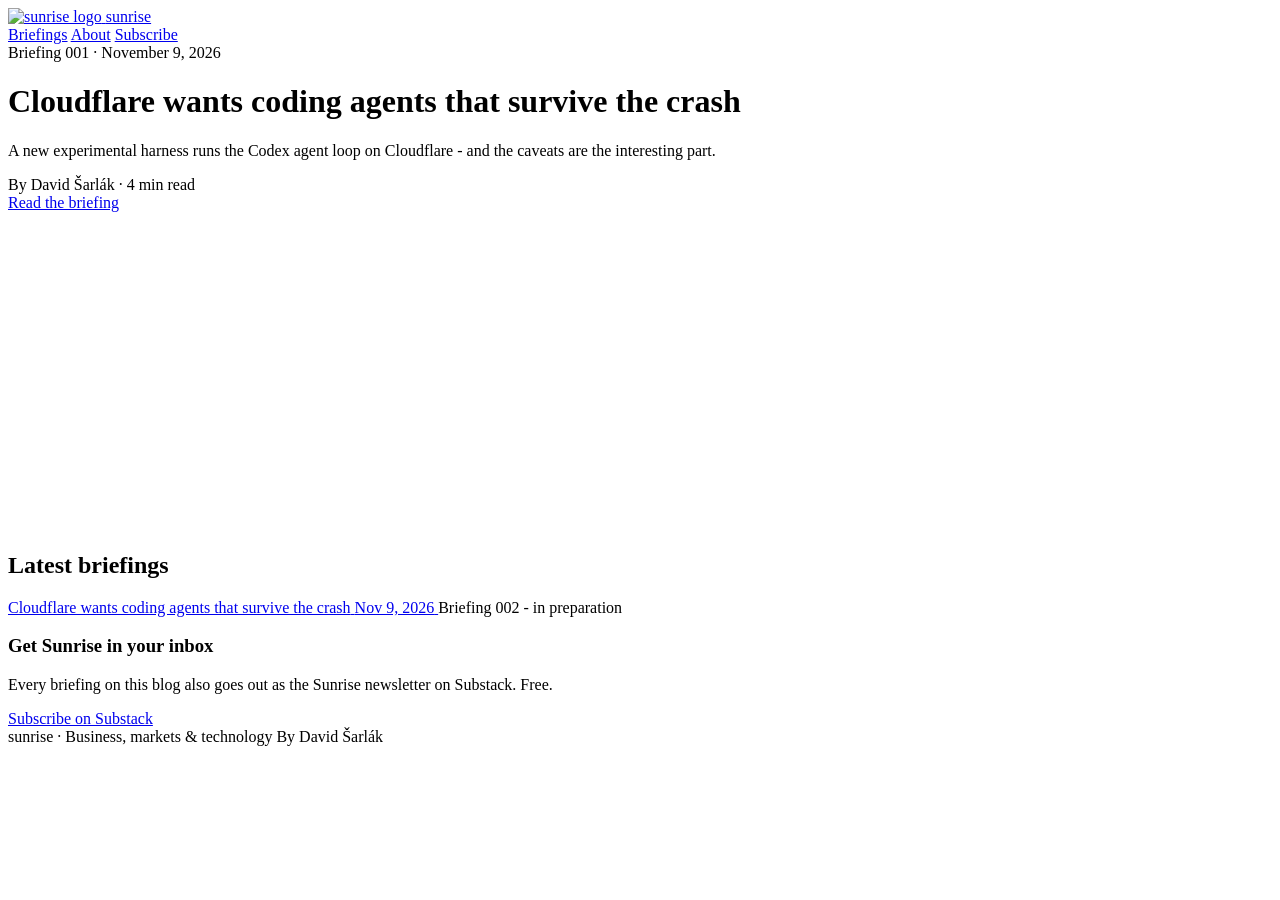
==== index.html @ 28faab45 "Add initial index.html for Sunrise website" ====
<!DOCTYPE html>
<html lang="en">
<head>
<meta charset="utf-8">
<meta name="viewport" content="width=device-width, initial-scale=1">
<title>sunrise - briefings on business, markets &amp; technology</title>
<meta name="description" content="Sunrise is a briefing on business, markets and technology. One story that matters, the context behind it, and the caveats most coverage skips.">
<link rel="icon" type="image/png" href="icon.png">
<link rel="preconnect" href="https://fonts.googleapis.com">
<link href="https://fonts.googleapis.com/css2?family=Space+Grotesk:wght@400;500;700&display=swap" rel="stylesheet">
<link rel="stylesheet" href="style.css">
</head>
<body>
<div class="wrap">
  <header>
    <a class="brand" href="index.html">
      <img src="icon.png" alt="sunrise logo" width="34" height="34">
      <span>sunrise</span>
    </a>
    <nav>
      <a href="index.html">Briefings</a>
      <a href="about.html">About</a>
      <a class="sub-btn" href="https://readsunrise.substack.com/">Subscribe</a>
    </nav>
  </header>

  <div class="hero">
    <div class="kicker">Briefing 001 &middot; November 9, 2026</div>
    <h1>Cloudflare wants coding agents that survive the crash</h1>
    <p class="standfirst">A new experimental harness runs the Codex agent loop on Cloudflare - and the caveats are the interesting part.</p>
    <div class="meta">By David &Scaron;arl&aacute;k &middot; 4 min read</div>
    <a class="read-link" href="briefing-001-cloudflare-coding-agents.html">Read the briefing</a>
  </div>

  <div class="rays" aria-hidden="true">
    <svg viewBox="0 0 880 220" preserveAspectRatio="xMidYMax slice" fill="none">
      <g fill="#fff">
        <polygon points="440,220 440,10 452,10 452,220"/>
        <polygon points="440,220 560,18 574,24 456,220"/>
        <polygon points="440,220 668,42 680,52 468,220"/>
        <polygon points="440,220 752,84 762,96 478,220"/>
        <polygon points="440,220 812,140 818,154 486,220"/>
        <polygon points="440,220 320,18 306,24 424,220"/>
        <polygon points="440,220 212,42 200,52 412,220"/>
        <polygon points="440,220 128,84 118,96 402,220"/>
        <polygon points="440,220 68,140 62,154 394,220"/>
      </g>
    </svg>
  </div>

  <section class="list">
    <h2>Latest briefings</h2>
    <a class="item" href="briefing-001-cloudflare-coding-agents.html">
      <span class="t">Cloudflare wants coding agents that survive the crash</span>
      <span class="d">Nov 9, 2026</span>
    </a>
    <a class="item soon">
      <span class="t">Briefing 002 - in preparation</span>
      <span class="d"></span>
    </a>
  </section>

  <div class="subscribe">
    <div>
      <h3>Get Sunrise in your inbox</h3>
      <p>Every briefing on this blog also goes out as the Sunrise newsletter on Substack. Free.</p>
    </div>
    <a href="https://readsunrise.substack.com/">Subscribe on Substack</a>
  </div>

  <footer>
    <span>sunrise &middot; Business, markets &amp; technology</span>
    <span>By David &Scaron;arl&aacute;k</span>
  </footer>
</div>
</body>
</html>
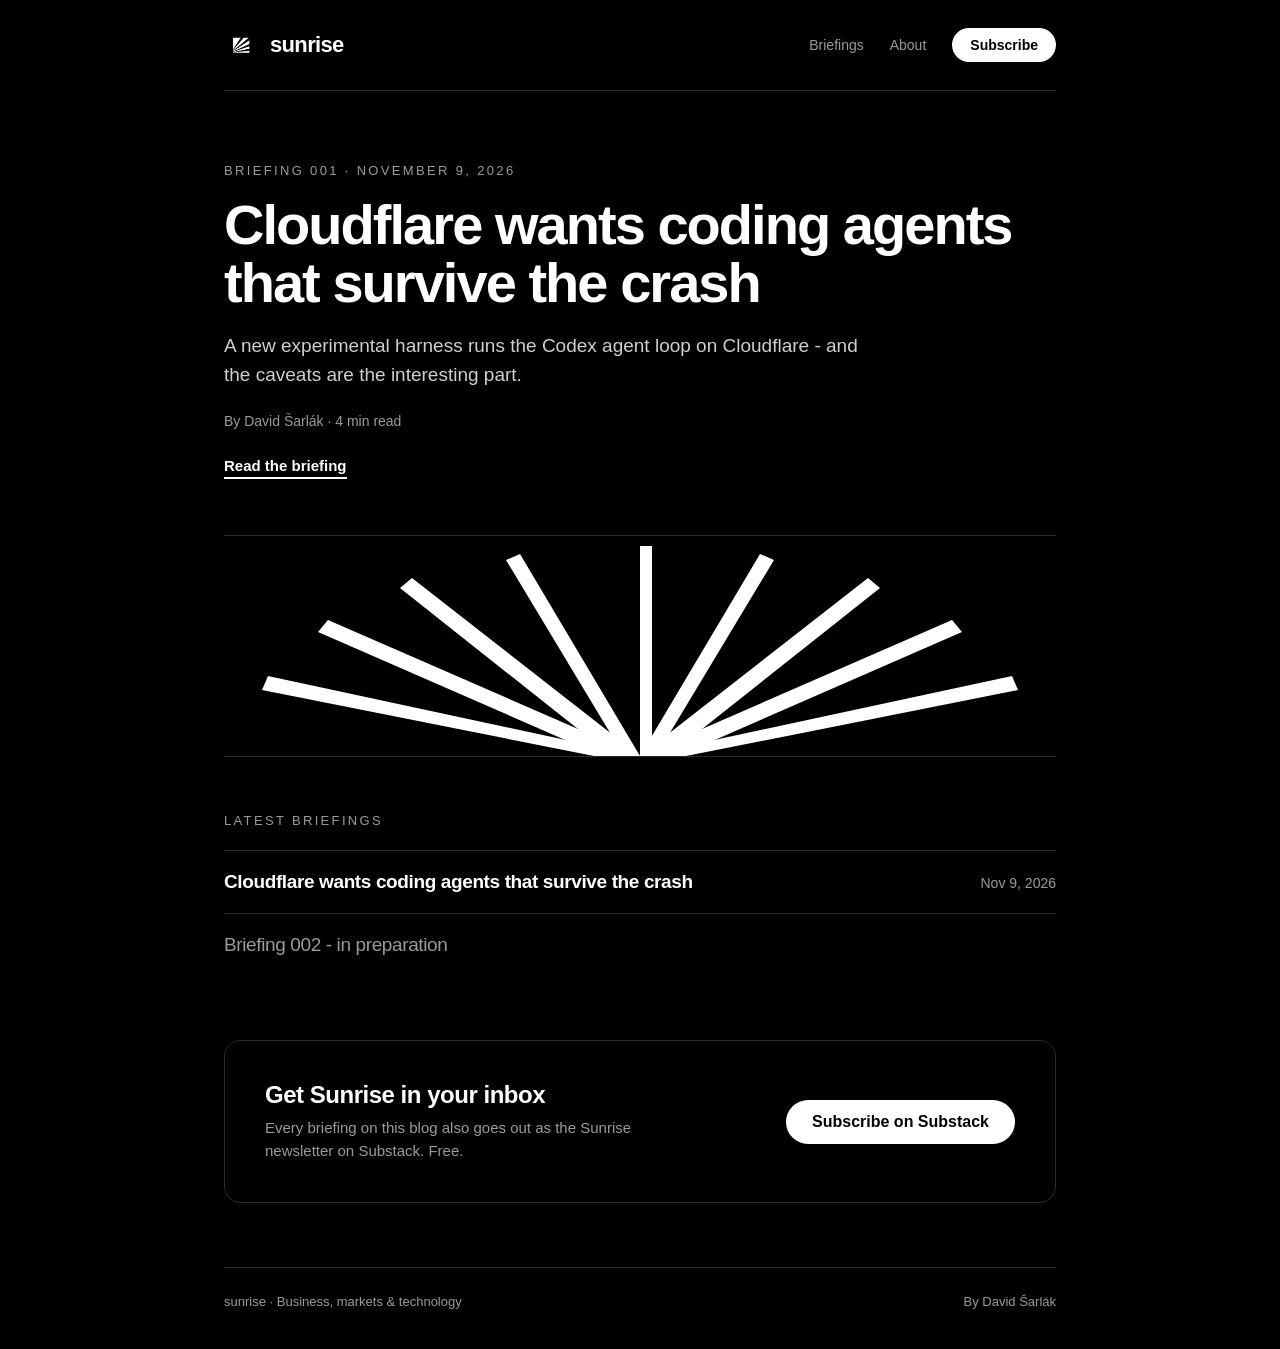
==== commit 2f6d0991: "Replace logo image source with base64 data URI" ====
--- a/index.html
+++ b/index.html
@@ -5,7 +5,7 @@
 <meta name="viewport" content="width=device-width, initial-scale=1">
 <title>sunrise - briefings on business, markets &amp; technology</title>
 <meta name="description" content="Sunrise is a briefing on business, markets and technology. One story that matters, the context behind it, and the caveats most coverage skips.">
-<link rel="icon" type="image/png" href="icon.png">
+<link rel="icon" type="image/png" href="[data-uri]">
 <link rel="preconnect" href="https://fonts.googleapis.com">
 <link href="https://fonts.googleapis.com/css2?family=Space+Grotesk:wght@400;500;700&display=swap" rel="stylesheet">
 <link rel="stylesheet" href="style.css">
@@ -14,7 +14,7 @@
 <div class="wrap">
   <header>
     <a class="brand" href="index.html">
-      <img src="icon.png" alt="sunrise logo" width="34" height="34">
+      <img src="[data-uri]" alt="sunrise logo" width="34" height="34">
       <span>sunrise</span>
     </a>
     <nav>
--- a/style.css
+++ b/style.css
@@ -0,0 +1,55 @@
+:root { --ink:#fff; --dim:#9a9a9a; --line:#2a2a2a; }
+* { margin:0; padding:0; box-sizing:border-box; }
+body { background:#000; color:var(--ink); font-family:'Space Grotesk','Helvetica Neue',Arial,sans-serif; }
+.wrap { max-width:880px; margin:0 auto; padding:0 24px; }
+a { color:#fff; }
+header { display:flex; align-items:center; justify-content:space-between; padding:28px 0; border-bottom:1px solid var(--line); }
+.brand { display:flex; align-items:center; gap:12px; text-decoration:none; }
+.brand img { width:34px; height:34px; display:block; }
+.brand span { font-weight:700; font-size:22px; letter-spacing:-0.03em; }
+nav { display:flex; align-items:center; gap:26px; }
+nav a { color:var(--dim); text-decoration:none; font-size:14px; font-weight:500; }
+nav a:hover { color:#fff; }
+.sub-btn { color:#000 !important; background:#fff; padding:9px 18px; border-radius:999px; font-weight:700; }
+.hero { padding:72px 0 48px; }
+.kicker { color:var(--dim); font-size:13px; letter-spacing:0.18em; text-transform:uppercase; font-weight:500; }
+h1 { font-size:clamp(34px,6vw,56px); line-height:1.04; letter-spacing:-0.035em; font-weight:700; margin:18px 0 20px; }
+.standfirst { color:#cfcfcf; font-size:19px; line-height:1.5; max-width:640px; }
+.meta { color:var(--dim); font-size:14px; margin-top:24px; }
+.read-link { display:inline-block; margin-top:28px; color:#fff; font-weight:700; font-size:15px; text-decoration:none; border-bottom:2px solid #fff; padding-bottom:3px; }
+.rays { margin:8px 0 0; border-top:1px solid var(--line); border-bottom:1px solid var(--line); }
+.rays svg { display:block; width:100%; height:220px; }
+section.list { padding:56px 0; }
+h2 { font-size:13px; letter-spacing:0.18em; text-transform:uppercase; color:var(--dim); font-weight:500; margin-bottom:22px; }
+.item { display:flex; justify-content:space-between; align-items:baseline; gap:18px; padding:20px 0; border-top:1px solid var(--line); text-decoration:none; color:#fff; }
+.item .t { font-size:19px; font-weight:700; letter-spacing:-0.02em; }
+.item .d { color:var(--dim); font-size:14px; white-space:nowrap; }
+.item.soon .t { color:var(--dim); font-weight:400; }
+.subscribe { border:1px solid var(--line); border-radius:16px; padding:40px; margin:8px 0 64px; display:flex; justify-content:space-between; align-items:center; gap:24px; flex-wrap:wrap; }
+.subscribe h3 { font-size:24px; letter-spacing:-0.02em; margin-bottom:8px; }
+.subscribe p { color:var(--dim); font-size:15px; max-width:420px; line-height:1.5; }
+.subscribe a { background:#fff; color:#000; font-weight:700; padding:13px 26px; border-radius:999px; text-decoration:none; white-space:nowrap; }
+footer { border-top:1px solid var(--line); padding:26px 0 40px; color:var(--dim); font-size:13px; display:flex; justify-content:space-between; flex-wrap:wrap; gap:8px; }
+
+/* article page */
+.article { max-width:680px; margin:0 auto; padding:64px 0 8px; }
+.article h1 { font-size:clamp(30px,5vw,44px); }
+.article .standfirst { font-size:18px; }
+.article figure { margin:36px 0; }
+.article figure img { width:100%; border-radius:12px; display:block; }
+.article figcaption { color:var(--dim); font-size:12.5px; margin-top:10px; line-height:1.5; }
+.article figcaption a { color:#cfcfcf; }
+.article p { color:#e8e8e8; font-size:17px; line-height:1.7; margin:22px 0; }
+.article h3 { font-size:22px; letter-spacing:-0.02em; margin:40px 0 4px; }
+.article ul { margin:14px 0 22px; padding-left:22px; }
+.article li { color:#e8e8e8; font-size:17px; line-height:1.65; margin:10px 0; }
+.article .sources { border-top:1px solid var(--line); margin-top:44px; padding-top:22px; }
+.article .sources p { color:var(--dim); font-size:14.5px; }
+.article .sources a { color:#fff; }
+.back { display:inline-block; margin-top:28px; color:var(--dim); text-decoration:none; font-size:14px; }
+.back:hover { color:#fff; }
+@media (max-width:600px){
+  .subscribe{padding:28px}
+  nav a:not(.sub-btn){display:none}
+  .article p, .article li { font-size:16px; }
+}
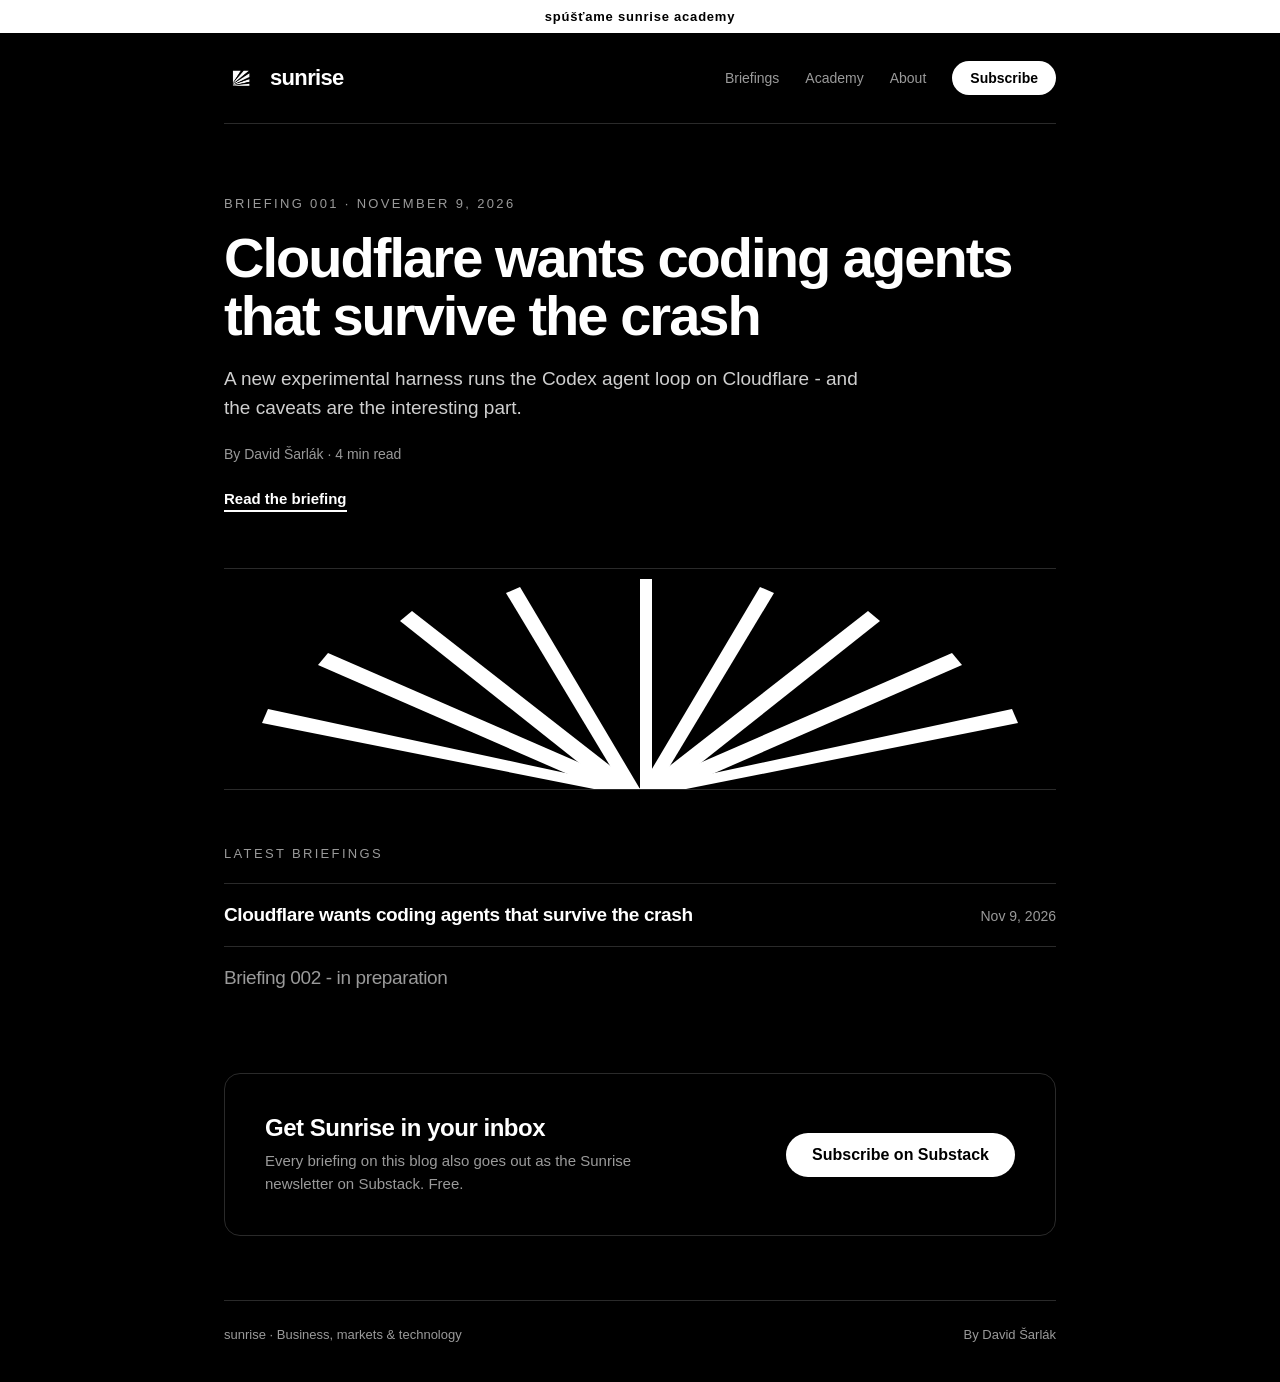
==== commit a0dc25b4: "Add Sunrise Academy (5 courses, 41 lessons), launch banner, SEO meta, sitemap, robots" ====
--- a/index.html
+++ b/index.html
@@ -9,8 +9,16 @@
 <link rel="preconnect" href="https://fonts.googleapis.com">
 <link href="https://fonts.googleapis.com/css2?family=Space+Grotesk:wght@400;500;700&display=swap" rel="stylesheet">
 <link rel="stylesheet" href="style.css">
+<link rel="canonical" href="https://sunrisehq.online/">
+<meta property="og:type" content="website">
+<meta property="og:site_name" content="sunrise">
+<meta property="og:title" content="sunrise - briefings on business, markets &amp; technology">
+<meta property="og:description" content="Sunrise is a briefing on business, markets and technology. One story that matters, the context behind it, and the caveats most coverage skips.">
+<meta property="og:url" content="https://sunrisehq.online/">
+<meta name="twitter:card" content="summary">
 </head>
 <body>
+<a class="banner" href="academy.html" style="display:block;text-align:center;font-size:13px;letter-spacing:.06em;padding:9px 12px;background:#fff;color:#000;text-decoration:none;font-weight:700">sp&uacute;&scaron;&#357;ame sunrise academy</a>
 <div class="wrap">
   <header>
     <a class="brand" href="index.html">
@@ -19,6 +27,7 @@
     </a>
     <nav>
       <a href="index.html">Briefings</a>
+      <a href="academy.html">Academy</a>
       <a href="about.html">About</a>
       <a class="sub-btn" href="https://readsunrise.substack.com/">Subscribe</a>
     </nav>
--- a/style.css
+++ b/style.css
@@ -53,3 +53,8 @@
   nav a:not(.sub-btn){display:none}
   .article p, .article li { font-size:16px; }
 }
+
+/* listen player */
+.listen { margin:4px 0 32px; padding:14px 18px; border:1px solid var(--line); border-radius:12px; display:flex; align-items:center; gap:16px; flex-wrap:wrap; }
+.listen-label { font-size:12px; letter-spacing:.12em; text-transform:uppercase; color:var(--dim); white-space:nowrap; }
+.listen audio { flex:1; min-width:220px; height:38px; }
